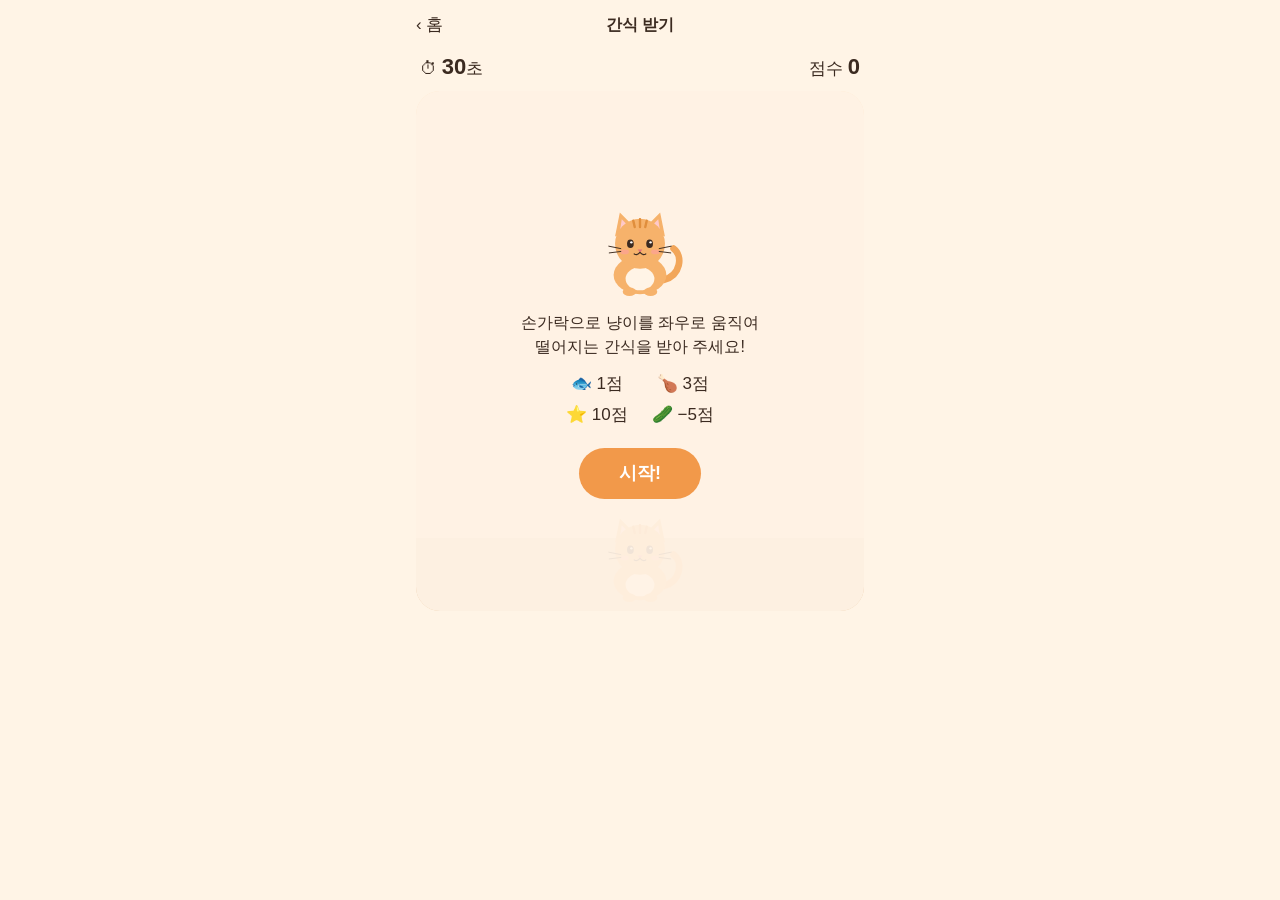
==== games/snack/index.html @ 109646b5 "간식 받기 게임 추가 (30초, 드래그로 냥이 이동, 최고 기록 저장) Co-Authored-By: Claude Opus 5.5 <noreply@anthropic.com> Clau" ====
<!doctype html>
<html lang="ko">
<head>
  <meta charset="utf-8">
  <meta name="viewport" content="width=device-width, initial-scale=1, viewport-fit=cover">
  <title>간식 받기 - 냥냥놀이터</title>
  <meta name="description" content="30초 동안 떨어지는 간식을 냥이가 받아 먹게 해 주세요. 오이는 피하세요!">
  <meta name="theme-color" content="#fff4e6">
  <link rel="icon" href="../../assets/cat.svg" type="image/svg+xml">
  <link rel="stylesheet" href="../../assets/style.css">
  <link rel="stylesheet" href="snack.css">
</head>
<body>
  <nav class="topbar">
    <a class="back" href="../../">‹ 홈</a>
    <span class="title">간식 받기</span>
    <span class="best" id="best"></span>
  </nav>

  <div class="hud">
    <span>⏱ <b id="time">30</b>초</span>
    <span>점수 <b id="score">0</b></span>
  </div>

  <section class="field" id="field">
    <canvas id="canvas"></canvas>
    <div class="overlay" id="start">
      <img src="../../assets/cat.svg" alt="" width="96" height="96">
      <p>
        손가락으로 냥이를 좌우로 움직여<br>떨어지는 간식을 받아 주세요!
      </p>
      <ul class="legend">
        <li>🐟 1점</li>
        <li>🍗 3점</li>
        <li>⭐ 10점</li>
        <li>🥒 −5점</li>
      </ul>
      <button type="button" id="start-btn">시작!</button>
    </div>
  </section>

  <dialog id="result">
    <form method="dialog">
      <img src="../../assets/cat.svg" alt="" width="80" height="80">
      <p class="result-title" id="result-title"></p>
      <p class="result-score"><b id="result-score">0</b>점</p>
      <p class="result-best" id="result-best"></p>
      <button type="submit" value="again">한 판 더!</button>
    </form>
  </dialog>

  <script src="snack.js"></script>
</body>
</html>
---- assets/style.css ----
:root {
  --bg: #fff4e6;
  --card: #ffffff;
  --text: #3b2a20;
  --muted: #8a7566;
  --accent: #f2994a;
  --line: #f3dcc4;
}

* { box-sizing: border-box; }

html, body { margin: 0; }

body {
  background: var(--bg);
  color: var(--text);
  font-family: -apple-system, BlinkMacSystemFont, "Apple SD Gothic Neo", "Noto Sans KR", "Malgun Gothic", sans-serif;
  line-height: 1.5;
  max-width: 480px;
  margin: 0 auto;
  padding: 0 16px env(safe-area-inset-bottom);
  -webkit-tap-highlight-color: transparent;
}

.hero {
  text-align: center;
  padding: 32px 0 16px;
}

.hero-cat {
  width: 160px;
  height: 160px;
  animation: bob 2.4s ease-in-out infinite;
}

@keyframes bob {
  0%, 100% { transform: translateY(0); }
  50% { transform: translateY(-6px); }
}

h1 {
  font-size: 28px;
  margin: 8px 0 0;
}

.tagline {
  color: var(--muted);
  margin: 4px 0 0;
}

.section-title {
  font-size: 18px;
  margin: 24px 0 12px;
}

.game-list {
  list-style: none;
  margin: 0;
  padding: 0;
  display: grid;
  gap: 12px;
}

.game-card {
  display: flex;
  align-items: center;
  gap: 14px;
  background: var(--card);
  border: 2px solid var(--line);
  border-radius: 18px;
  padding: 14px 16px;
  color: inherit;
  text-decoration: none;
}

a.game-card:active { transform: scale(0.98); }

.game-card.soon { opacity: 0.75; }

.game-icon { font-size: 34px; }

.game-text {
  display: flex;
  flex-direction: column;
  flex: 1;
  min-width: 0;
}

.game-text small { color: var(--muted); }

.badge {
  font-size: 12px;
  background: var(--line);
  color: var(--muted);
  border-radius: 999px;
  padding: 3px 10px;
  white-space: nowrap;
}

footer {
  text-align: center;
  color: var(--muted);
  font-size: 13px;
  padding: 40px 0 24px;
}

@media (prefers-reduced-motion: reduce) {
  .hero-cat { animation: none; }
}

.badge.play {
  background: var(--accent);
  color: #fff;
}
---- games/snack/snack.css ----
.topbar {
  display: flex;
  align-items: center;
  justify-content: space-between;
  padding: 12px 0;
}

.topbar .back {
  color: var(--text);
  text-decoration: none;
  font-size: 17px;
  min-width: 64px;
}

.topbar .title { font-weight: 700; }

.topbar .best {
  min-width: 64px;
  text-align: right;
  color: var(--muted);
  font-size: 14px;
}

.hud {
  display: flex;
  justify-content: space-between;
  font-size: 17px;
  padding: 0 4px 8px;
}

.hud b { font-size: 22px; }

.field {
  position: relative;
  height: min(520px, calc(100dvh - 140px));
  min-height: 360px;
  border-radius: 24px;
  background: linear-gradient(#ffe8cc 0 86%, #e9c9a3 86%);
  overflow: hidden;
  touch-action: none;
  user-select: none;
  -webkit-user-select: none;
}

.field canvas {
  display: block;
  width: 100%;
  height: 100%;
}

.overlay {
  position: absolute;
  inset: 0;
  display: flex;
  flex-direction: column;
  align-items: center;
  justify-content: center;
  text-align: center;
  padding: 24px;
  background: rgba(255, 244, 230, 0.92);
}

.overlay[hidden] { display: none; }

.overlay p { margin: 12px 0; }

.legend {
  list-style: none;
  margin: 0 0 20px;
  padding: 0;
  display: grid;
  grid-template-columns: repeat(2, auto);
  gap: 6px 24px;
  font-size: 17px;
}

.overlay button,
dialog button {
  background: var(--accent);
  color: #fff;
  border: 0;
  border-radius: 999px;
  padding: 12px 40px;
  font: inherit;
  font-size: 18px;
  font-weight: 700;
}

.overlay button:active,
dialog button:active { transform: scale(0.97); }

dialog {
  border: 0;
  border-radius: 24px;
  padding: 24px;
  width: min(320px, calc(100% - 32px));
  text-align: center;
}

dialog::backdrop { background: rgba(59, 42, 32, 0.4); }

dialog button { width: 100%; }

.result-title { margin: 8px 0 0; font-weight: 700; }

.result-score { margin: 4px 0; }

.result-score b { font-size: 44px; color: var(--accent); }

.result-best { margin: 0 0 16px; color: var(--muted); }
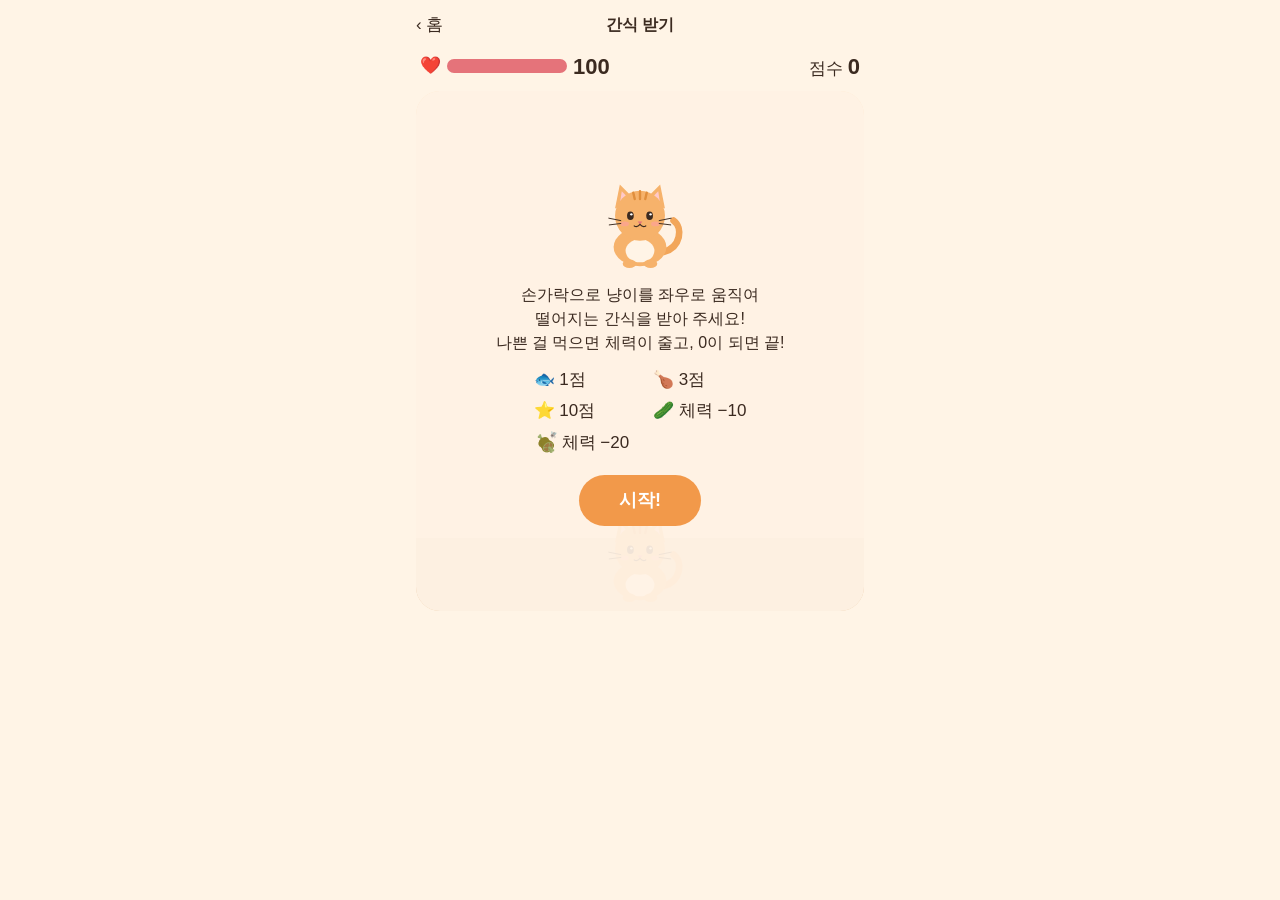
==== commit 9d425c66: "간식 받기: 시간 제한 대신 체력 100, 썩은 고기 추가 오이 체력 -10, 썩은 고기 -20, 체력 0이면 끝. 오래 버틸수록 90초에 걸쳐 빨라지고 나쁜 것이 많아진다. 결과" ====
--- a/games/snack/index.html
+++ b/games/snack/index.html
@@ -4,7 +4,7 @@
   <meta charset="utf-8">
   <meta name="viewport" content="width=device-width, initial-scale=1, viewport-fit=cover">
   <title>간식 받기 - 냥냥놀이터</title>
-  <meta name="description" content="30초 동안 떨어지는 간식을 냥이가 받아 먹게 해 주세요. 오이는 피하세요!">
+  <meta name="description" content="떨어지는 간식을 냥이가 받아 먹게 해 주세요. 오이와 썩은 고기를 피하면 오래 버틸 수 있어요!">
   <meta name="theme-color" content="#fff4e6">
   <link rel="icon" href="../../assets/cat.svg" type="image/svg+xml">
   <link rel="stylesheet" href="../../assets/style.css">
@@ -18,7 +18,7 @@
   </nav>
 
   <div class="hud">
-    <span>⏱ <b id="time">30</b>초</span>
+    <span class="hp">❤️ <span class="hp-bar"><i id="hp"></i></span> <b id="hp-text">100</b></span>
     <span>점수 <b id="score">0</b></span>
   </div>
 
@@ -27,13 +27,15 @@
     <div class="overlay" id="start">
       <img src="../../assets/cat.svg" alt="" width="96" height="96">
       <p>
-        손가락으로 냥이를 좌우로 움직여<br>떨어지는 간식을 받아 주세요!
+        손가락으로 냥이를 좌우로 움직여<br>떨어지는 간식을 받아 주세요!<br>
+        나쁜 걸 먹으면 체력이 줄고, 0이 되면 끝!
       </p>
       <ul class="legend">
         <li>🐟 1점</li>
         <li>🍗 3점</li>
         <li>⭐ 10점</li>
-        <li>🥒 −5점</li>
+        <li>🥒 체력 −10</li>
+        <li><img id="legend-rotten" alt="썩은 고기" width="24" height="24"> 체력 −20</li>
       </ul>
       <button type="button" id="start-btn">시작!</button>
     </div>
@@ -44,6 +46,7 @@
       <img src="../../assets/cat.svg" alt="" width="80" height="80">
       <p class="result-title" id="result-title"></p>
       <p class="result-score"><b id="result-score">0</b>점</p>
+      <p class="result-time" id="result-time"></p>
       <p class="result-best" id="result-best"></p>
       <button type="submit" value="again">한 판 더!</button>
     </form>
--- a/games/snack/snack.css
+++ b/games/snack/snack.css
@@ -25,10 +25,39 @@
   display: flex;
   justify-content: space-between;
   font-size: 17px;
+  align-items: center;
   padding: 0 4px 8px;
 }
 
 .hud b { font-size: 22px; }
+
+.hp {
+  display: flex;
+  align-items: center;
+  gap: 6px;
+}
+
+.hp b { min-width: 36px; }
+
+.hp-bar {
+  width: 120px;
+  height: 14px;
+  border-radius: 999px;
+  background: var(--line);
+  overflow: hidden;
+}
+
+.hp-bar i {
+  display: block;
+  height: 100%;
+  width: 100%;
+  background: #e5737a;
+  transition: width 0.2s;
+}
+
+.hp-bar i.low { background: #d64545; animation: blink 0.6s steps(2) infinite; }
+
+@keyframes blink { 50% { opacity: 0.4; } }
 
 .field {
   position: relative;
@@ -74,6 +103,8 @@
   font-size: 17px;
 }
 
+.legend li { display: flex; align-items: center; gap: 4px; }
+
 .overlay button,
 dialog button {
   background: var(--accent);
@@ -107,4 +138,6 @@
 
 .result-score b { font-size: 44px; color: var(--accent); }
 
+.result-time { margin: 0; font-weight: 700; }
+
 .result-best { margin: 0 0 16px; color: var(--muted); }
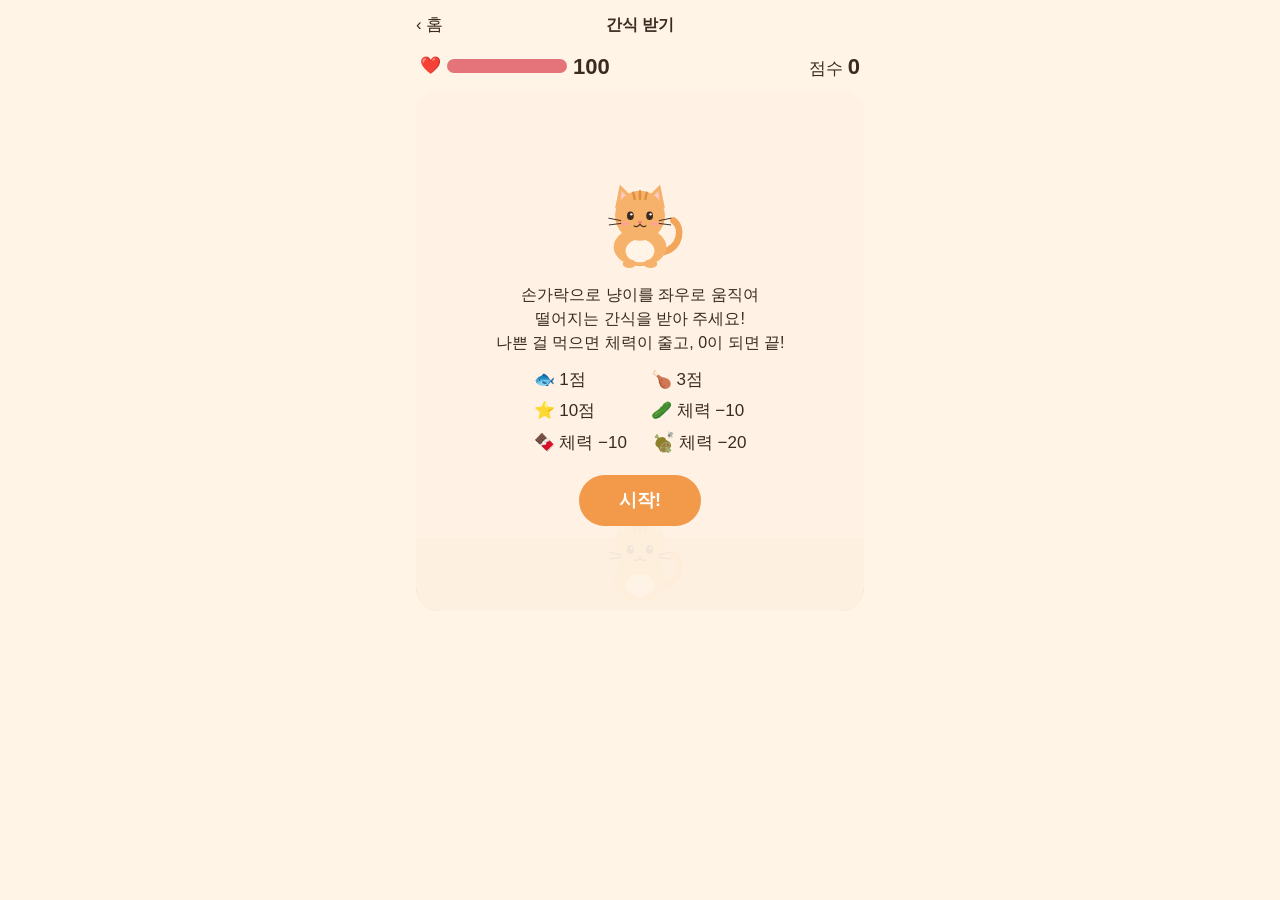
==== commit 64554343: "간식 받기: 초콜릿(체력 -10) 추가, 난이도 상승 어려워지는 시간을 90초에서 60초로 줄이고 처음 속도와 나쁜 것 비율을 올렸다.  Co-Authored-By: Claude " ====
--- a/games/snack/index.html
+++ b/games/snack/index.html
@@ -4,7 +4,7 @@
   <meta charset="utf-8">
   <meta name="viewport" content="width=device-width, initial-scale=1, viewport-fit=cover">
   <title>간식 받기 - 냥냥놀이터</title>
-  <meta name="description" content="떨어지는 간식을 냥이가 받아 먹게 해 주세요. 오이와 썩은 고기를 피하면 오래 버틸 수 있어요!">
+  <meta name="description" content="떨어지는 간식을 냥이가 받아 먹게 해 주세요. 오이, 초콜릿, 썩은 고기를 피하면 오래 버틸 수 있어요!">
   <meta name="theme-color" content="#fff4e6">
   <link rel="icon" href="../../assets/cat.svg" type="image/svg+xml">
   <link rel="stylesheet" href="../../assets/style.css">
@@ -35,6 +35,7 @@
         <li>🍗 3점</li>
         <li>⭐ 10점</li>
         <li>🥒 체력 −10</li>
+        <li>🍫 체력 −10</li>
         <li><img id="legend-rotten" alt="썩은 고기" width="24" height="24"> 체력 −20</li>
       </ul>
       <button type="button" id="start-btn">시작!</button>
